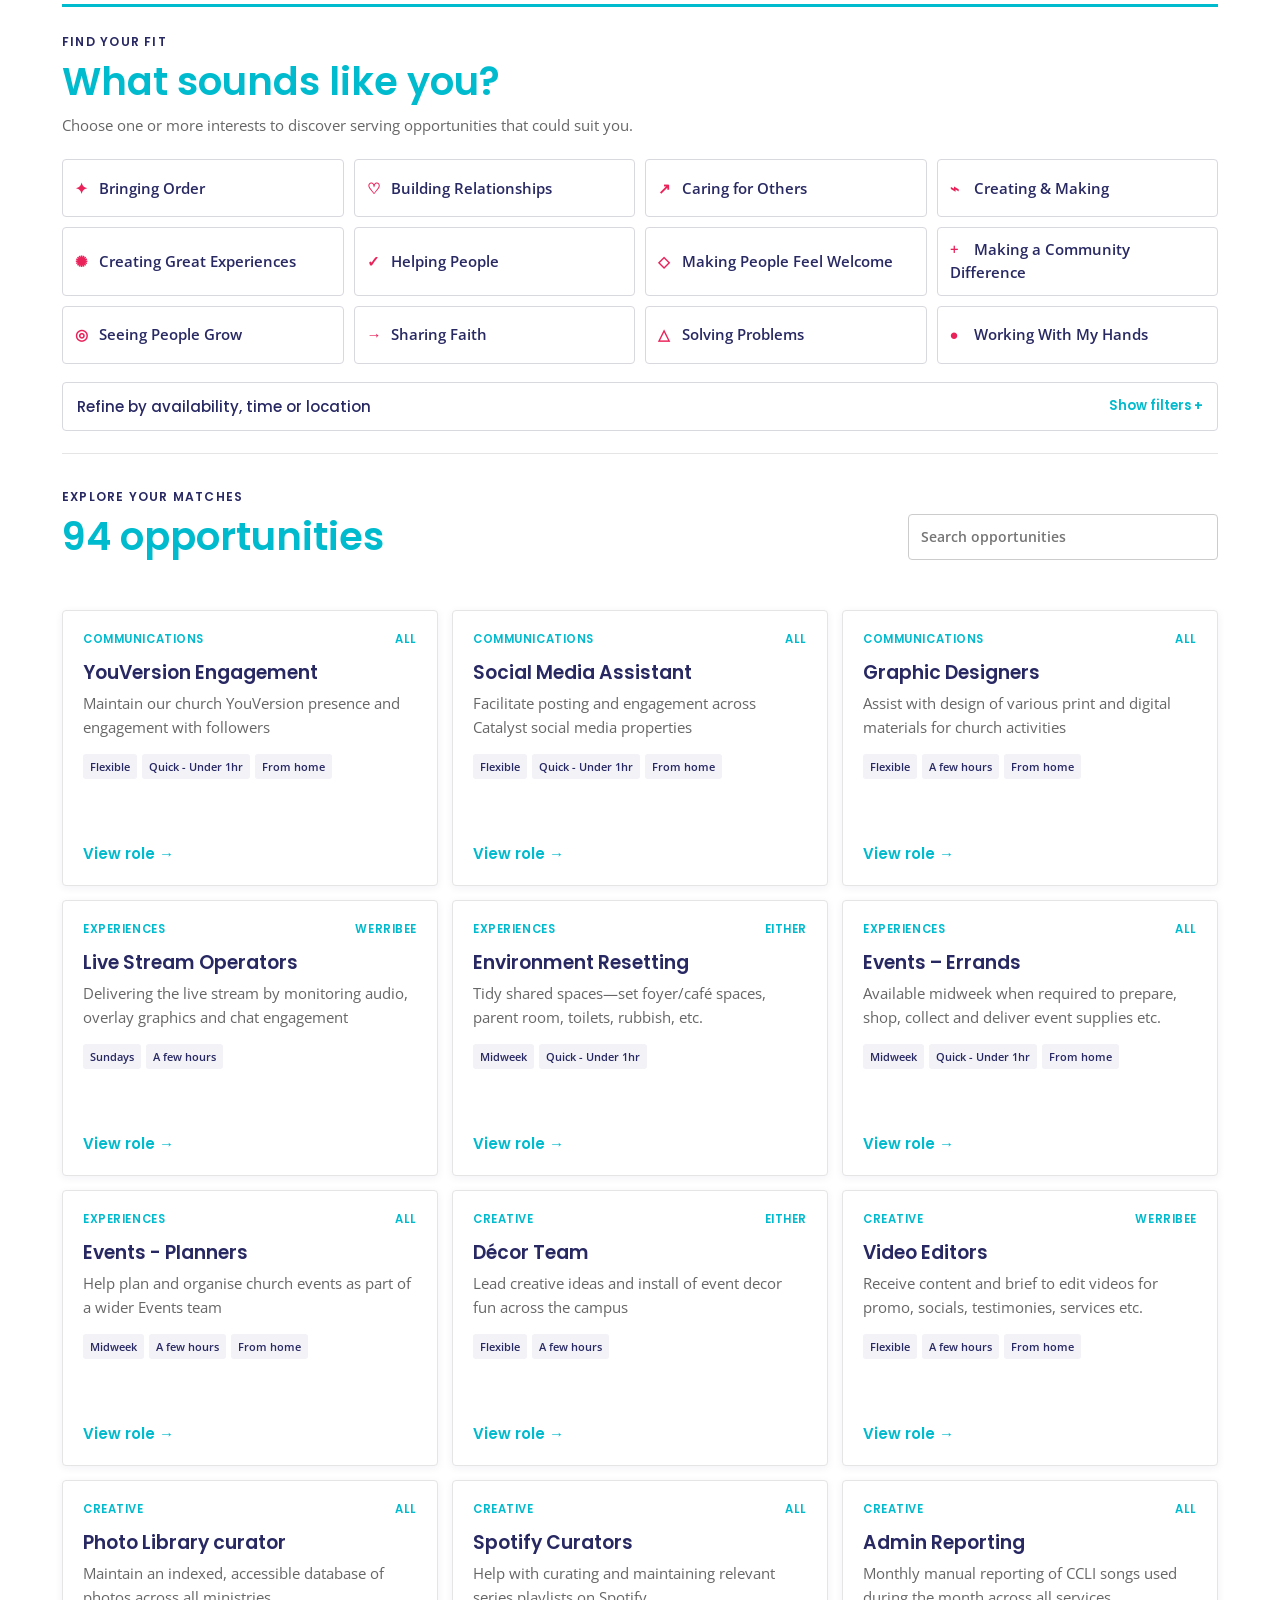
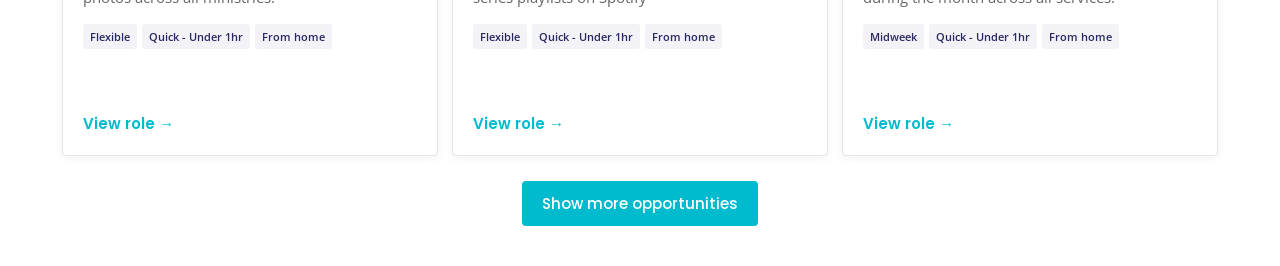
==== embed/index.html @ 81ea1c8c "Add Tithe.ly embed version" ====
<!doctype html>
<html lang="en">
<head>
  <meta charset="utf-8">
  <meta name="viewport" content="width=device-width, initial-scale=1">
  <meta name="description" content="Find a serving opportunity at Catalyst that fits you.">
  <title>Find Your Fit | Catalyst Baptist Church</title>
  <link rel="preconnect" href="https://fonts.googleapis.com">
  <link rel="preconnect" href="https://fonts.gstatic.com" crossorigin>
  <link href="https://fonts.googleapis.com/css2?family=Open+Sans:wght@400;600;700&family=Poppins:wght@500;600&display=swap" rel="stylesheet">
  <link rel="stylesheet" href="styles.css?v=20260814-1">
</head>
<body>
  <main class="embed-shell">
    <section class="finder" aria-label="Volunteer opportunity finder">
      <div class="finder-header">
        <div>
          <p class="step-label">Find your fit</p>
          <h2>What sounds like you?</h2>
          <p class="finder-intro">Choose one or more interests to discover serving opportunities that could suit you.</p>
        </div>
        <button id="clear-all" class="clear-button" type="button" hidden>Clear all</button>
      </div>
      <div id="interest-filters" class="choice-grid" aria-label="Filter by interests"></div>

      <details class="more-filters">
        <summary><span>Refine by availability, time or location</span></summary>
        <div class="filter-panel">
          <div class="filter-group">
            <h3>How do you like to contribute?</h3>
            <div id="style-filters" class="chip-list"></div>
          </div>
          <div class="filter-row">
            <label>When can you help?
              <select id="availability-filter"><option value="">Any time</option></select>
            </label>
            <label>How much time?
              <select id="commitment-filter"><option value="">Any amount</option></select>
            </label>
            <label>Where?
              <select id="campus-filter"><option value="">Any campus</option></select>
            </label>
          </div>
          <label class="remote-toggle"><input id="remote-filter" type="checkbox"> Show only roles I can help with from home</label>
        </div>
      </details>
    </section>

    <section class="results" aria-labelledby="results-heading" aria-live="polite">
      <div class="results-heading-row">
        <div>
          <p class="step-label">Explore your matches</p>
          <h2 id="results-heading"><span id="match-count">94</span> opportunities</h2>
        </div>
        <label class="search-label"><span class="sr-only">Search roles</span><input id="search" type="search" placeholder="Search opportunities"></label>
      </div>
      <div id="active-filters" class="active-filters" aria-label="Active filters"></div>
      <div id="role-grid" class="role-grid"></div>
      <div id="empty-state" class="empty-state" hidden>
        <h3>No exact matches yet</h3>
        <p>Try removing one filter—there may be a role you haven't considered.</p>
        <button type="button" id="empty-clear" class="primary-button">Show all opportunities</button>
      </div>
      <button id="show-more" class="show-more" type="button">Show more opportunities</button>
    </section>
  </main>

  <dialog id="role-dialog" aria-labelledby="dialog-title">
    <button class="dialog-close" type="button" aria-label="Close role details">×</button>
    <div id="dialog-content"></div>
  </dialog>
  <script src="app.js?v=20260814-1" defer></script>
</body>
</html>
---- embed/styles.css ----
:root { --cyan:#00bbce; --navy:#282863; --pink:#ea225a; --ink:#222; --muted:#666; --line:#e5e5e5; --pale:#f4fbfc; }
* { box-sizing:border-box; }
html { scroll-behavior:smooth; }
body { margin:0; color:var(--ink); background:transparent; font:400 15px/1.55 "Open Sans",Arial,sans-serif; }
button,input,select { font:inherit; }
button,summary,select { cursor:pointer; }
button:focus-visible,input:focus-visible,select:focus-visible,summary:focus-visible { outline:3px solid rgba(0,187,206,.32); outline-offset:2px; }
.embed-shell { width:100%; max-width:1180px; margin:0 auto; padding:4px 12px 40px; }
h2,h3 { margin:0; font-family:Poppins,Arial,sans-serif; font-weight:600; line-height:1.2; }
h2 { color:var(--cyan); font-size:clamp(1.75rem,3vw,2.5rem); }
.step-label { margin:0 0 7px; color:var(--navy); font-family:Poppins,Arial,sans-serif; font-size:.76rem; font-weight:600; letter-spacing:.1em; text-transform:uppercase; }
.finder { padding:26px 0 22px; border-top:3px solid var(--cyan); border-bottom:1px solid var(--line); }
.finder-header,.results-heading-row { display:flex; justify-content:space-between; align-items:flex-end; gap:24px; }
.finder-intro { max-width:680px; margin:9px 0 0; color:var(--muted); }
.clear-button { padding:5px 0; color:var(--cyan); border:0; background:none; font-weight:700; text-decoration:underline; }
.choice-grid { display:grid; grid-template-columns:repeat(4,minmax(0,1fr)); gap:10px; margin-top:22px; }
.choice,.chip { color:var(--navy); border:1px solid #d8d8df; background:#fff; font-weight:600; transition:.15s ease; }
.choice { min-height:58px; padding:10px 12px; border-radius:4px; text-align:left; }
.choice::before { content:attr(data-mark); display:inline-block; width:24px; color:var(--pink); }
.choice:hover,.chip:hover { border-color:var(--cyan); background:var(--pale); }
.choice[aria-pressed="true"],.chip[aria-pressed="true"] { color:#fff; border-color:var(--cyan); background:var(--cyan); }
.choice[aria-pressed="true"]::before { color:#fff; }
.more-filters { margin-top:18px; }
.more-filters summary { display:flex; justify-content:space-between; align-items:center; gap:16px; padding:12px 14px; border:1px solid #d8d8df; border-radius:4px; color:var(--navy); background:#fff; font-family:Poppins,Arial,sans-serif; font-weight:500; list-style:none; }
.more-filters summary::-webkit-details-marker { display:none; }
.more-filters summary::after { content:"Show filters  +"; flex:0 0 auto; color:var(--cyan); font-size:.82rem; font-weight:600; }
.more-filters[open] summary::after { content:"Hide filters  −"; }
.filter-panel { padding:20px 14px 4px; }
.filter-group h3 { margin-bottom:10px; color:var(--navy); font-size:1rem; }
.chip-list,.active-filters { display:flex; flex-wrap:wrap; gap:8px; }
.chip { padding:7px 11px; border-radius:4px; font-size:.84rem; }
.filter-row { display:grid; grid-template-columns:repeat(3,1fr); gap:14px; margin-top:20px; }
label { font-weight:600; font-size:.87rem; }
select,input[type="search"] { width:100%; margin-top:6px; padding:11px 12px; color:var(--ink); border:1px solid #ccc; border-radius:4px; background:#fff; }
.remote-toggle { display:flex; align-items:center; gap:9px; margin-top:16px; font-weight:600; }
.remote-toggle input { width:17px; height:17px; accent-color:var(--cyan); }
.results { padding-top:34px; }
.search-label { width:min(310px,36vw); }
.search-label input { margin:0; }
.active-filters { min-height:24px; margin:15px 0 11px; }
.active-pill { padding:5px 9px; color:var(--navy); border:0; border-radius:4px; background:var(--pale); font-size:.78rem; font-weight:700; }
.active-pill::after { content:" ×"; }
.role-grid { display:grid; grid-template-columns:repeat(3,minmax(0,1fr)); gap:14px; }
.role-card { display:flex; flex-direction:column; min-height:276px; padding:20px; border:1px solid var(--line); border-radius:4px; background:#fff; box-shadow:0 2px 8px rgba(40,40,99,.06); }
.role-card:hover { border-color:var(--cyan); box-shadow:0 5px 16px rgba(40,40,99,.1); }
.card-topline { display:flex; justify-content:space-between; gap:8px; color:var(--cyan); font-family:Poppins,Arial,sans-serif; font-size:.72rem; font-weight:600; letter-spacing:.05em; text-transform:uppercase; }
.role-card h3 { margin:13px 0 8px; color:var(--navy); font-size:1.18rem; }
.role-card p { margin:0; color:var(--muted); }
.card-tags { display:flex; flex-wrap:wrap; gap:5px; margin:15px 0; }
.card-tags span { padding:4px 7px; border-radius:3px; color:var(--navy); background:#f2f2f7; font-size:.71rem; font-weight:600; }
.view-role { align-self:flex-start; margin-top:auto; padding:7px 0 0; color:var(--cyan); border:0; background:none; font-family:Poppins,Arial,sans-serif; font-weight:600; }
.view-role::after { content:" →"; }
.show-more { display:block; margin:25px auto 0; padding:11px 20px; color:#fff; border:0; border-radius:4px; background:var(--cyan); font-family:Poppins,Arial,sans-serif; font-weight:500; }
.show-more:hover,.primary-button:hover,.dialog-actions a:hover { background:var(--navy); }
.empty-state { padding:50px 20px; text-align:center; }
.empty-state h3 { color:var(--navy); font-size:1.5rem; }
.empty-state p { color:var(--muted); }
.primary-button { padding:11px 16px; color:#fff; border:0; border-radius:4px; background:var(--cyan); font-weight:600; }
dialog { width:min(680px,calc(100% - 28px)); max-height:calc(100vh - 28px); padding:0; color:var(--ink); border:0; border-radius:4px; box-shadow:0 18px 48px rgba(40,40,99,.22); }
dialog::backdrop { background:rgba(40,40,99,.62); }
.dialog-close { position:absolute; top:12px; right:13px; width:36px; height:36px; color:var(--navy); border:0; border-radius:50%; background:#f2f2f7; font-size:1.4rem; }
#dialog-content { padding:34px; }
.dialog-kicker { color:var(--cyan); font-family:Poppins,Arial,sans-serif; font-size:.76rem; font-weight:600; letter-spacing:.06em; text-transform:uppercase; }
#dialog-title { margin:8px 44px 10px 0; color:var(--navy); font-size:1.9rem; }
.dialog-summary { color:var(--muted); font-size:1rem; }
.detail-grid { display:grid; grid-template-columns:1fr 1fr; gap:16px; margin:23px 0; padding:18px; background:#f7f7f9; }
.detail-grid dt { color:var(--muted); font-size:.72rem; font-weight:700; text-transform:uppercase; }
.detail-grid dd { margin:3px 0 0; font-weight:600; }
.dialog-actions { display:flex; flex-wrap:wrap; align-items:center; gap:10px; }
.dialog-actions a { display:inline-block; padding:11px 16px; color:#fff; border-radius:4px; background:var(--cyan); font-family:Poppins,Arial,sans-serif; font-weight:500; text-decoration:none; }
.dialog-note { color:var(--muted); font-size:.8rem; }
.sr-only { position:absolute; width:1px; height:1px; padding:0; margin:-1px; overflow:hidden; clip:rect(0,0,0,0); white-space:nowrap; border:0; }
@media (max-width:900px) { .choice-grid{grid-template-columns:repeat(3,1fr)} .role-grid{grid-template-columns:repeat(2,1fr)} }
@media (max-width:620px) { .embed-shell{padding:2px 8px 30px} .finder{padding-top:20px} .finder-header,.results-heading-row{align-items:stretch;flex-direction:column} .choice-grid{grid-template-columns:repeat(2,1fr)} .choice{font-size:.86rem} .filter-row,.role-grid,.detail-grid{grid-template-columns:1fr} .search-label{width:100%} .role-card{min-height:250px} .more-filters summary{align-items:flex-start} #dialog-content{padding:30px 20px 22px} }
@media (prefers-reduced-motion:reduce) { html{scroll-behavior:auto} *,*::before,*::after{transition:none!important} }
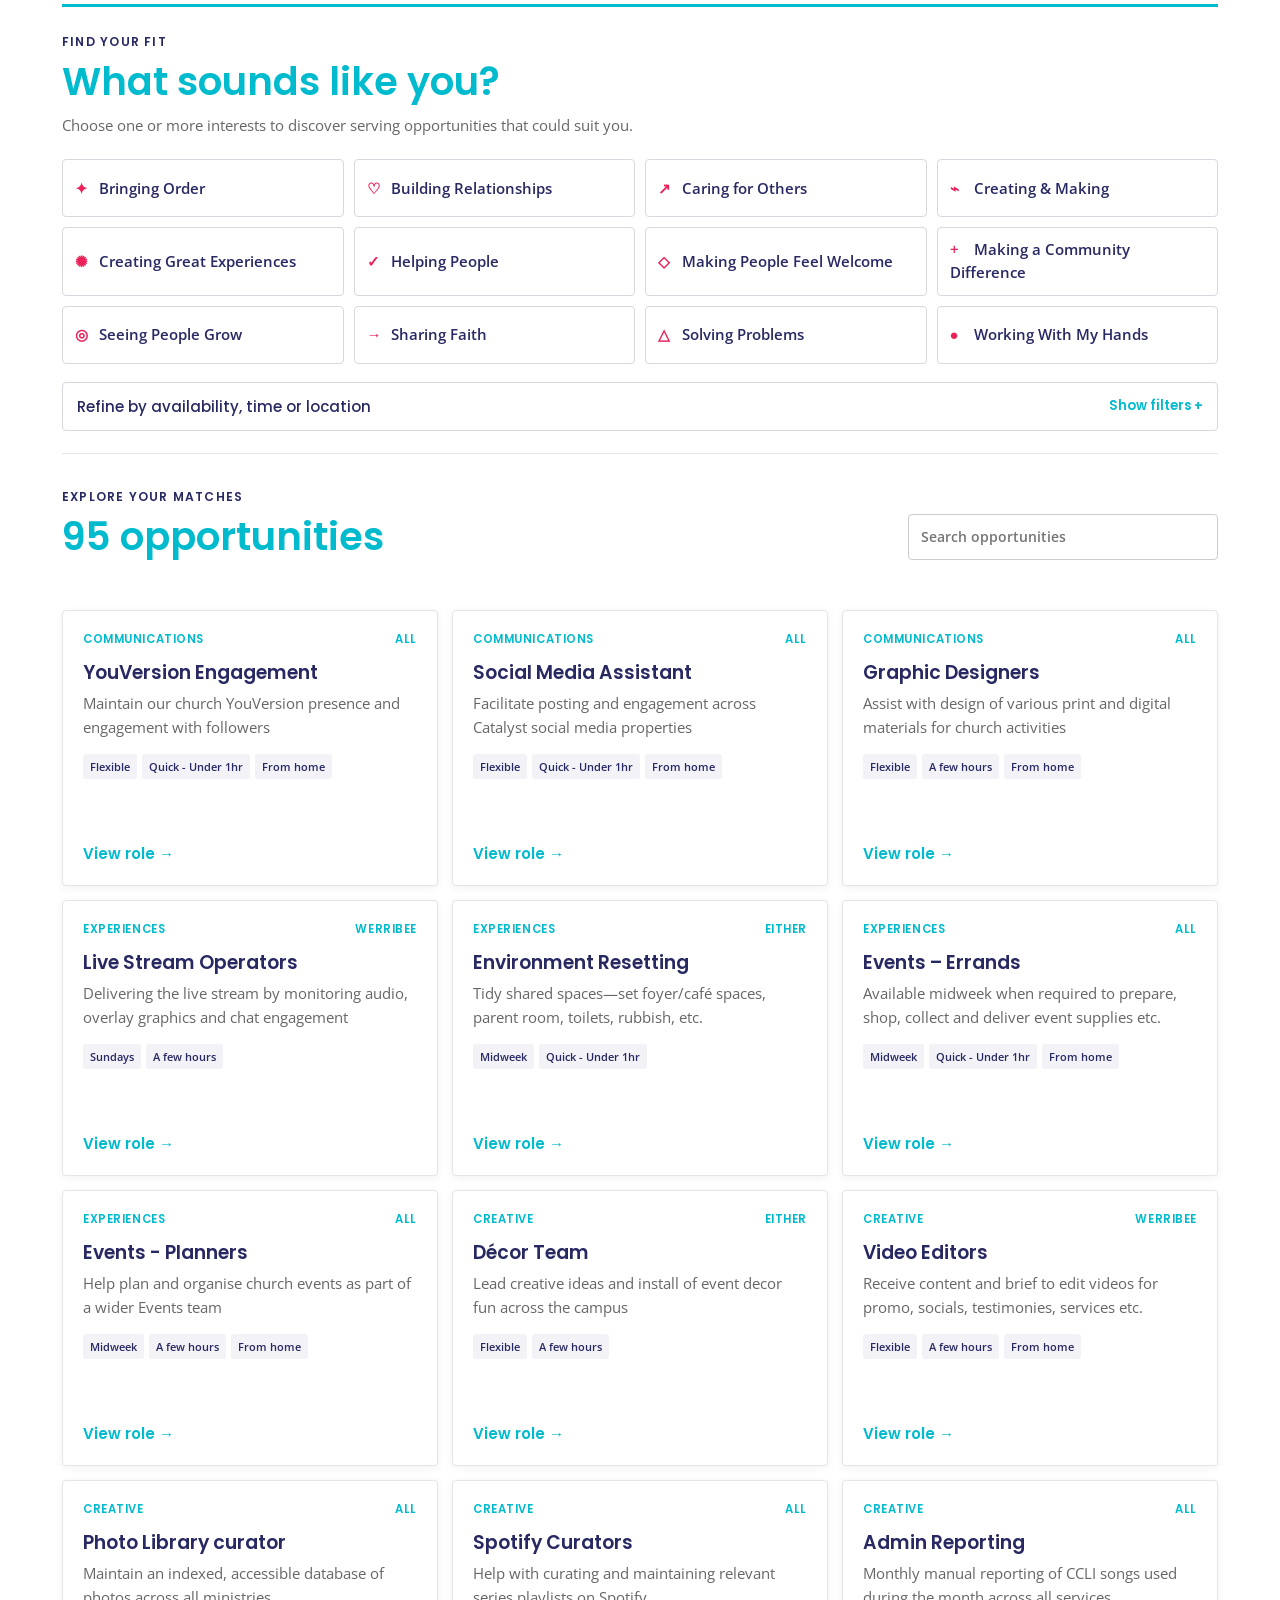
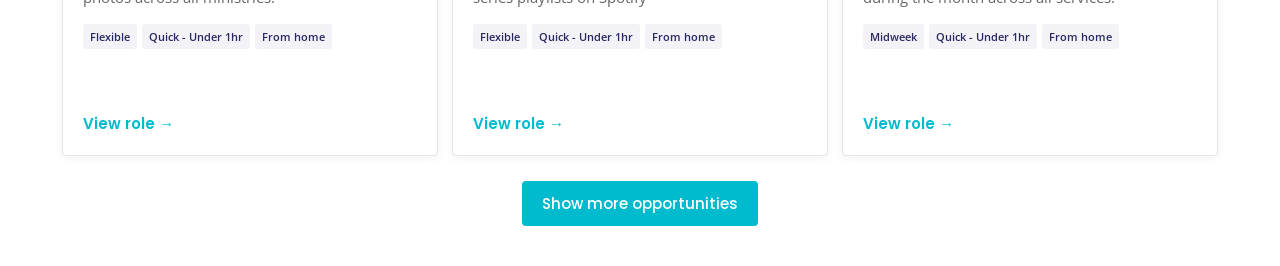
==== commit f2402d3d: "Load latest embedded app version" ====
--- a/embed/index.html
+++ b/embed/index.html
@@ -69,6 +69,6 @@
     <button class="dialog-close" type="button" aria-label="Close role details">×</button>
     <div id="dialog-content"></div>
   </dialog>
-  <script src="app.js?v=20260814-1" defer></script>
+  <script src="app.js?v=20260814-2" defer></script>
 </body>
 </html>
